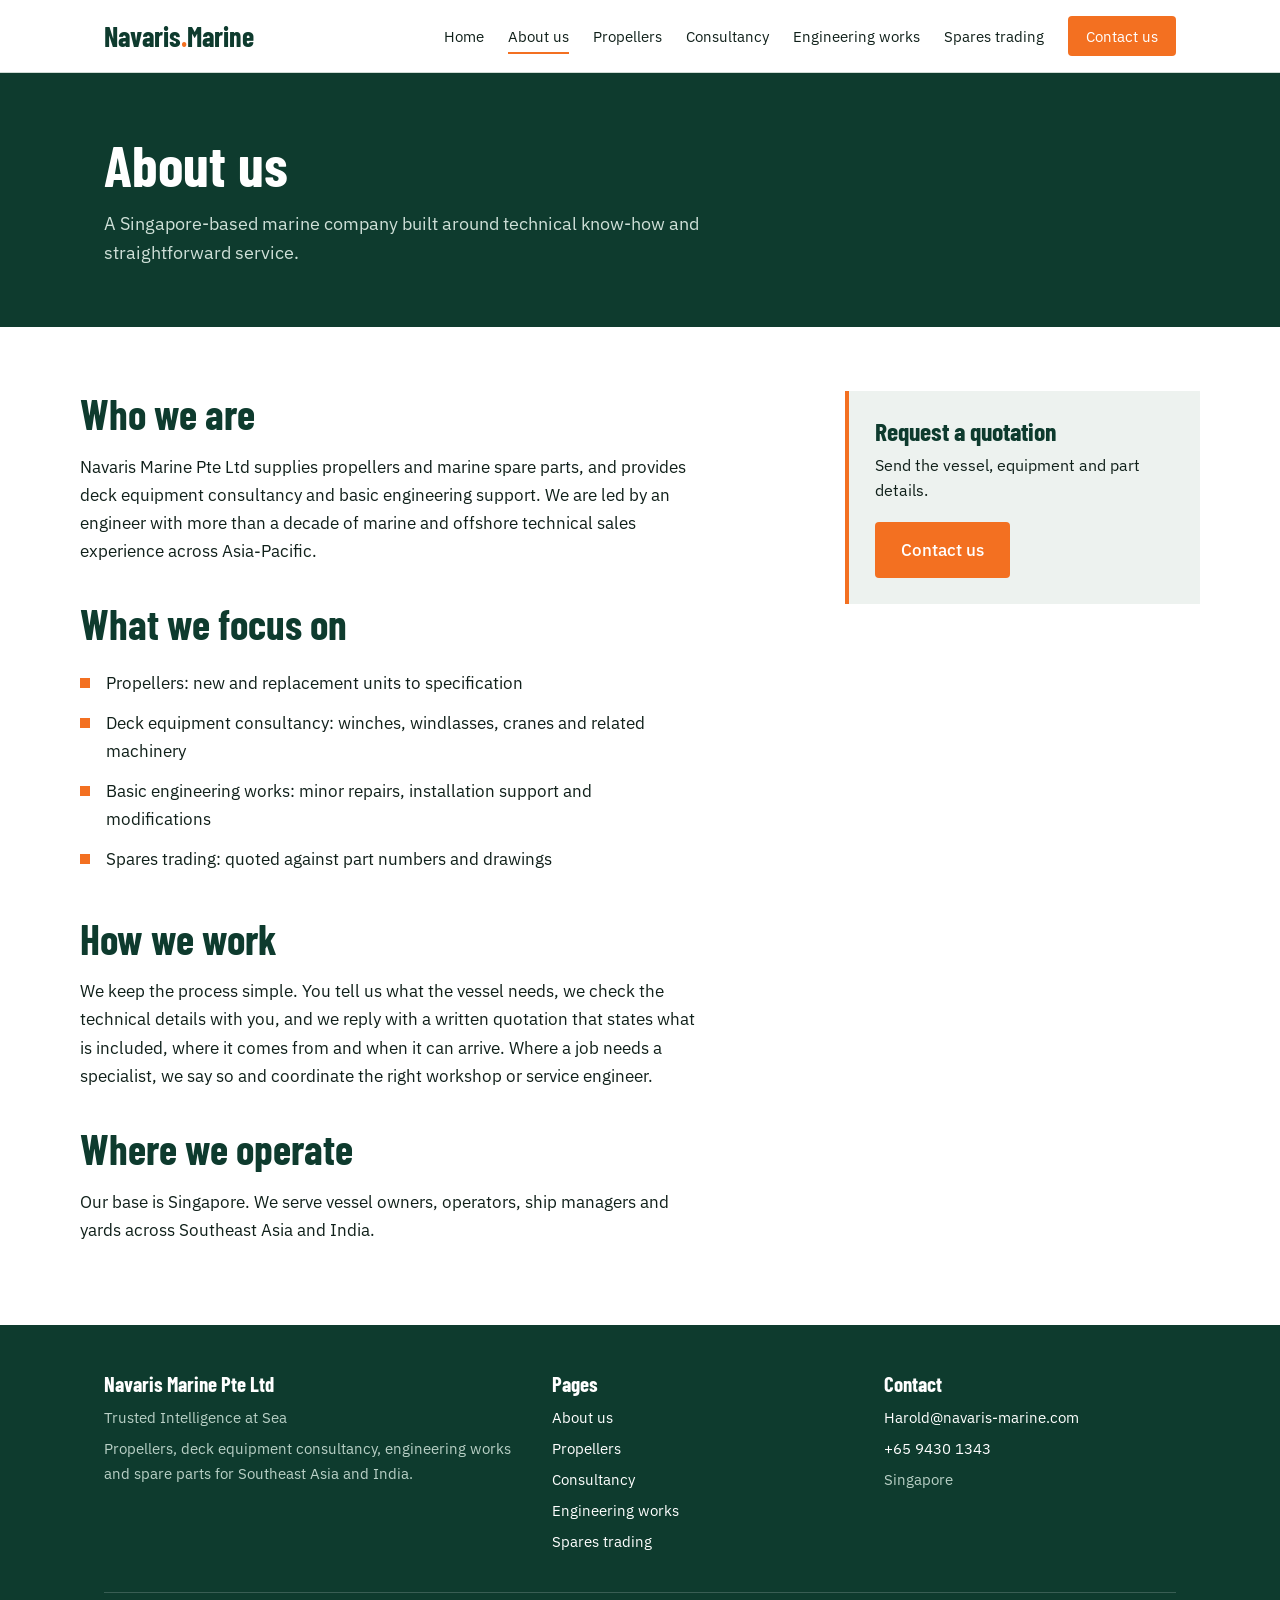
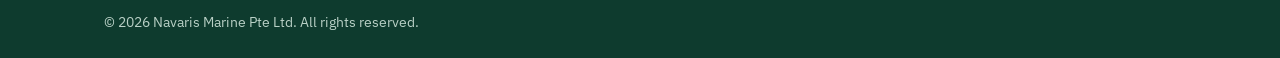
==== about.html @ e13e379e "Add files via upload" ====
<!DOCTYPE html><html lang="en"><head><meta charset="utf-8"><meta name="viewport" content="width=device-width,initial-scale=1">
<title>About us | Navaris Marine Pte Ltd</title><meta name="description" content="Navaris Marine is a Singapore-based marine company supplying propellers and spares and providing deck equipment consultancy."><link rel="icon" href="data:image/svg+xml,<svg xmlns='http://www.w3.org/2000/svg' viewBox='0 0 100 100'><rect width='100' height='100' rx='18' fill='%230E3B2E'/><circle cx='50' cy='50' r='14' fill='%23F37021'/></svg>">
<link rel="preconnect" href="https://fonts.googleapis.com"><link rel="preconnect" href="https://fonts.gstatic.com" crossorigin>
<link href="https://fonts.googleapis.com/css2?family=Barlow+Condensed:wght@600;700&family=IBM+Plex+Sans:wght@400;500&display=swap" rel="stylesheet">
<link rel="stylesheet" href="style.css"></head><body>
<header class="site"><div class="wrap bar"><a class="brand" href="index.html">Navaris<i>.</i>Marine</a>
<button class="burger" aria-expanded="false" aria-label="Menu">Menu</button><nav class="main" aria-label="Main"><a href="index.html">Home</a><a href="about.html" class="on" aria-current="page">About us</a><a href="propellers.html">Propellers</a><a href="consultancy.html">Consultancy</a><a href="engineering.html">Engineering works</a><a href="spares.html">Spares trading</a><a class="cta" href="contact.html">Contact us</a></nav></div></header>
<div class="phero"><div class="wrap"><h1>About us</h1><p>A Singapore-based marine company built around technical know-how and straightforward service.</p></div></div><div class="wrap cols"><div><h2>Who we are</h2><p>Navaris Marine Pte Ltd supplies propellers and marine spare parts, and provides deck equipment consultancy and basic engineering support. We are led by an engineer with more than a decade of marine and offshore technical sales experience across Asia-Pacific.</p><h2>What we focus on</h2><ul class="tick"><li>Propellers: new and replacement units to specification</li><li>Deck equipment consultancy: winches, windlasses, cranes and related machinery</li><li>Basic engineering works: minor repairs, installation support and modifications</li><li>Spares trading: quoted against part numbers and drawings</li></ul><h2>How we work</h2><p>We keep the process simple. You tell us what the vessel needs, we check the technical details with you, and we reply with a written quotation that states what is included, where it comes from and when it can arrive. Where a job needs a specialist, we say so and coordinate the right workshop or service engineer.</p><h2>Where we operate</h2><p>Our base is Singapore. We serve vessel owners, operators, ship managers and yards across Southeast Asia and India.</p></div><aside class="box"><h3>Request a quotation</h3><p>Send the vessel, equipment and part details.</p><a class="btn" href="contact.html">Contact us</a></aside></div>
<footer><div class="wrap"><div class="fg"><div><h3>Navaris Marine Pte Ltd</h3><p>Trusted Intelligence at Sea</p><p>Propellers, deck equipment consultancy, engineering works and spare parts for Southeast Asia and India.</p></div>
<div><h3>Pages</h3><p><a href="about.html">About us</a></p><p><a href="propellers.html">Propellers</a></p><p><a href="consultancy.html">Consultancy</a></p><p><a href="engineering.html">Engineering works</a></p><p><a href="spares.html">Spares trading</a></p></div><div><h3>Contact</h3><p><a href="mailto:harold@navaris-marine.com">Harold@navaris-marine.com</a></p><p><a href="tel:+6594301343">+65 9430 1343</a></p><p>Singapore</p></div></div>
<div class="copy">&copy; <span id="y">2026</span> Navaris Marine Pte Ltd. All rights reserved.</div></div></footer><script src="script.js"></script></body></html>
---- style.css ----
:root{--green:#0E3B2E;--orange:#F37021;--ink:#10201A;--mist:#EDF2EF;--line:#cfdad4;--muted:#4f625a}
*{box-sizing:border-box}html{scroll-behavior:smooth}
body{margin:0;font:17px/1.65 "IBM Plex Sans",system-ui,sans-serif;color:var(--ink);background:#fff}
h1,h2,h3{font-family:"Barlow Condensed","Arial Narrow",sans-serif;line-height:1.08;margin:0;color:var(--green)}
a{color:var(--green)}:focus-visible{outline:3px solid var(--orange);outline-offset:3px}
.wrap{max-width:1120px;margin:0 auto;padding:0 24px}
.site{background:#fff;border-bottom:1px solid var(--line);position:sticky;top:0;z-index:5}
.bar{display:flex;align-items:center;justify-content:space-between;height:72px}
.brand{font:700 1.75rem "Barlow Condensed",sans-serif;color:var(--green);text-decoration:none}.brand i{color:var(--orange);font-style:normal}
.main a{margin-left:24px;text-decoration:none;font-size:.95rem;padding:6px 0;border-bottom:2px solid transparent;color:var(--ink)}
.main a:hover,.main a.on{border-color:var(--orange)}
.main a.cta{background:var(--orange);color:#fff;padding:10px 18px;border-radius:4px;border:0}.main a.cta:hover{background:#d85f14}
.burger{display:none;background:none;border:1px solid var(--green);color:var(--green);padding:8px 14px;border-radius:4px;font:inherit}
.hero{background:var(--green);color:#fff;overflow:hidden}
.hero .wrap{display:grid;grid-template-columns:1.2fr .8fr;gap:32px;align-items:center;padding-top:72px;padding-bottom:88px}
.hero h1{color:#fff;font-size:clamp(2.8rem,6.6vw,5rem);max-width:13ch}
.hero p{color:#cfe0d8;font-size:1.15rem;max-width:46ch;margin:22px 0 30px}
.sonar{width:100%;max-width:430px;justify-self:center}.sonar .bl{transform-origin:100px 100px;animation:sp 50s linear infinite}
@keyframes sp{to{transform:rotate(360deg)}}@media(prefers-reduced-motion:reduce){.sonar .bl{animation:none}}
.btn{display:inline-block;background:var(--orange);color:#fff;padding:14px 26px;border-radius:4px;text-decoration:none;font-weight:500;border:0;font:inherit;font-weight:500;cursor:pointer}.btn:hover{background:#d85f14}
.btn.alt{background:transparent;border:1px solid #fff;margin-left:12px}.btn.alt:hover{background:rgba(255,255,255,.12)}
.phero{background:var(--green);color:#fff;padding:60px 0}.phero h1{color:#fff;font-size:clamp(2.4rem,5vw,3.6rem)}
.phero p{color:#cfe0d8;max-width:58ch;margin:14px 0 0;font-size:1.1rem}
section{padding:72px 0}.band{background:var(--mist)}
h2{font-size:clamp(1.9rem,3.6vw,2.6rem);margin-bottom:12px}.lead{max-width:60ch;color:var(--muted);margin:0 0 36px}
.rows{border-top:2px solid var(--green)}
.row{display:grid;grid-template-columns:1fr 1.5fr auto;gap:28px;padding:26px 0;border-bottom:1px solid var(--line);align-items:center}
.row h3{font-size:1.7rem}.row p{margin:0}.row a.go{font-weight:500;white-space:nowrap}
.steps{display:grid;grid-template-columns:repeat(3,1fr);gap:40px}.steps h3{font-size:1.5rem;margin-bottom:6px}.steps b{font:700 2.6rem "Barlow Condensed";color:var(--orange);display:block;line-height:1}
.why{display:grid;grid-template-columns:repeat(3,1fr);gap:40px}.why div{border-left:3px solid var(--orange);padding-left:20px}.why h3{font-size:1.5rem;margin-bottom:6px}
.cols{display:grid;grid-template-columns:2fr 1fr;gap:56px;padding:64px 0}
.cols h2{margin-top:36px}.cols h2:first-child{margin-top:0}.cols p{max-width:62ch}
ul.tick{padding:0;list-style:none;max-width:62ch}ul.tick li{padding:6px 0 6px 26px;position:relative}
ul.tick li:before{content:"";position:absolute;left:0;top:15px;width:10px;height:10px;background:var(--orange)}
dl.need{max-width:62ch;border-top:1px solid var(--line);margin:0}dl.need dt{font-weight:500;color:var(--green);padding-top:14px}
dl.need dd{margin:2px 0 0;padding-bottom:14px;border-bottom:1px solid var(--line);color:var(--muted)}
.box{background:var(--mist);border-left:4px solid var(--orange);padding:26px;position:sticky;top:96px;align-self:start}
.box h3{font-size:1.6rem;margin-bottom:8px}.box p{margin:0 0 18px;font-size:.97rem}
form{display:grid;gap:18px;max-width:640px}label{font-weight:500;display:block;margin-bottom:4px;color:var(--green)}
input,textarea{width:100%;font:inherit;padding:12px;border:1px solid #8ea39a;border-radius:4px;background:#fff;color:var(--ink)}textarea{min-height:160px;resize:vertical}
.two{display:grid;grid-template-columns:1fr 1fr;gap:18px}.hp{position:absolute;left:-9999px}
.det dt{font-weight:500;color:var(--muted);font-size:.9rem;margin-top:16px}.det dd{margin:2px 0 0;font-size:1.1rem}
footer{background:var(--green);color:#b9d0c6;padding:48px 0 24px;font-size:.95rem}footer a{color:#fff;text-decoration:none}footer a:hover{color:var(--orange)}
.fg{display:grid;grid-template-columns:1.4fr 1fr 1fr;gap:40px}footer h3{color:#fff;font-size:1.3rem;margin-bottom:10px}
footer p{margin:0 0 6px}.copy{border-top:1px solid rgba(255,255,255,.18);margin-top:32px;padding-top:18px;font-size:.85rem}
@media(max-width:820px){.burger{display:block}.main{display:none;position:absolute;left:0;right:0;top:72px;background:#fff;padding:12px 24px 20px;border-bottom:1px solid var(--line)}
.main.open{display:block}.main a{display:block;margin:0;padding:12px 0}.main a.cta{display:inline-block;margin-top:8px}
.hero .wrap,.cols,.row,.steps,.why,.fg,.two{grid-template-columns:1fr}.sonar{max-width:230px;justify-self:start}.box{position:static}.btn.alt{margin:12px 0 0}}
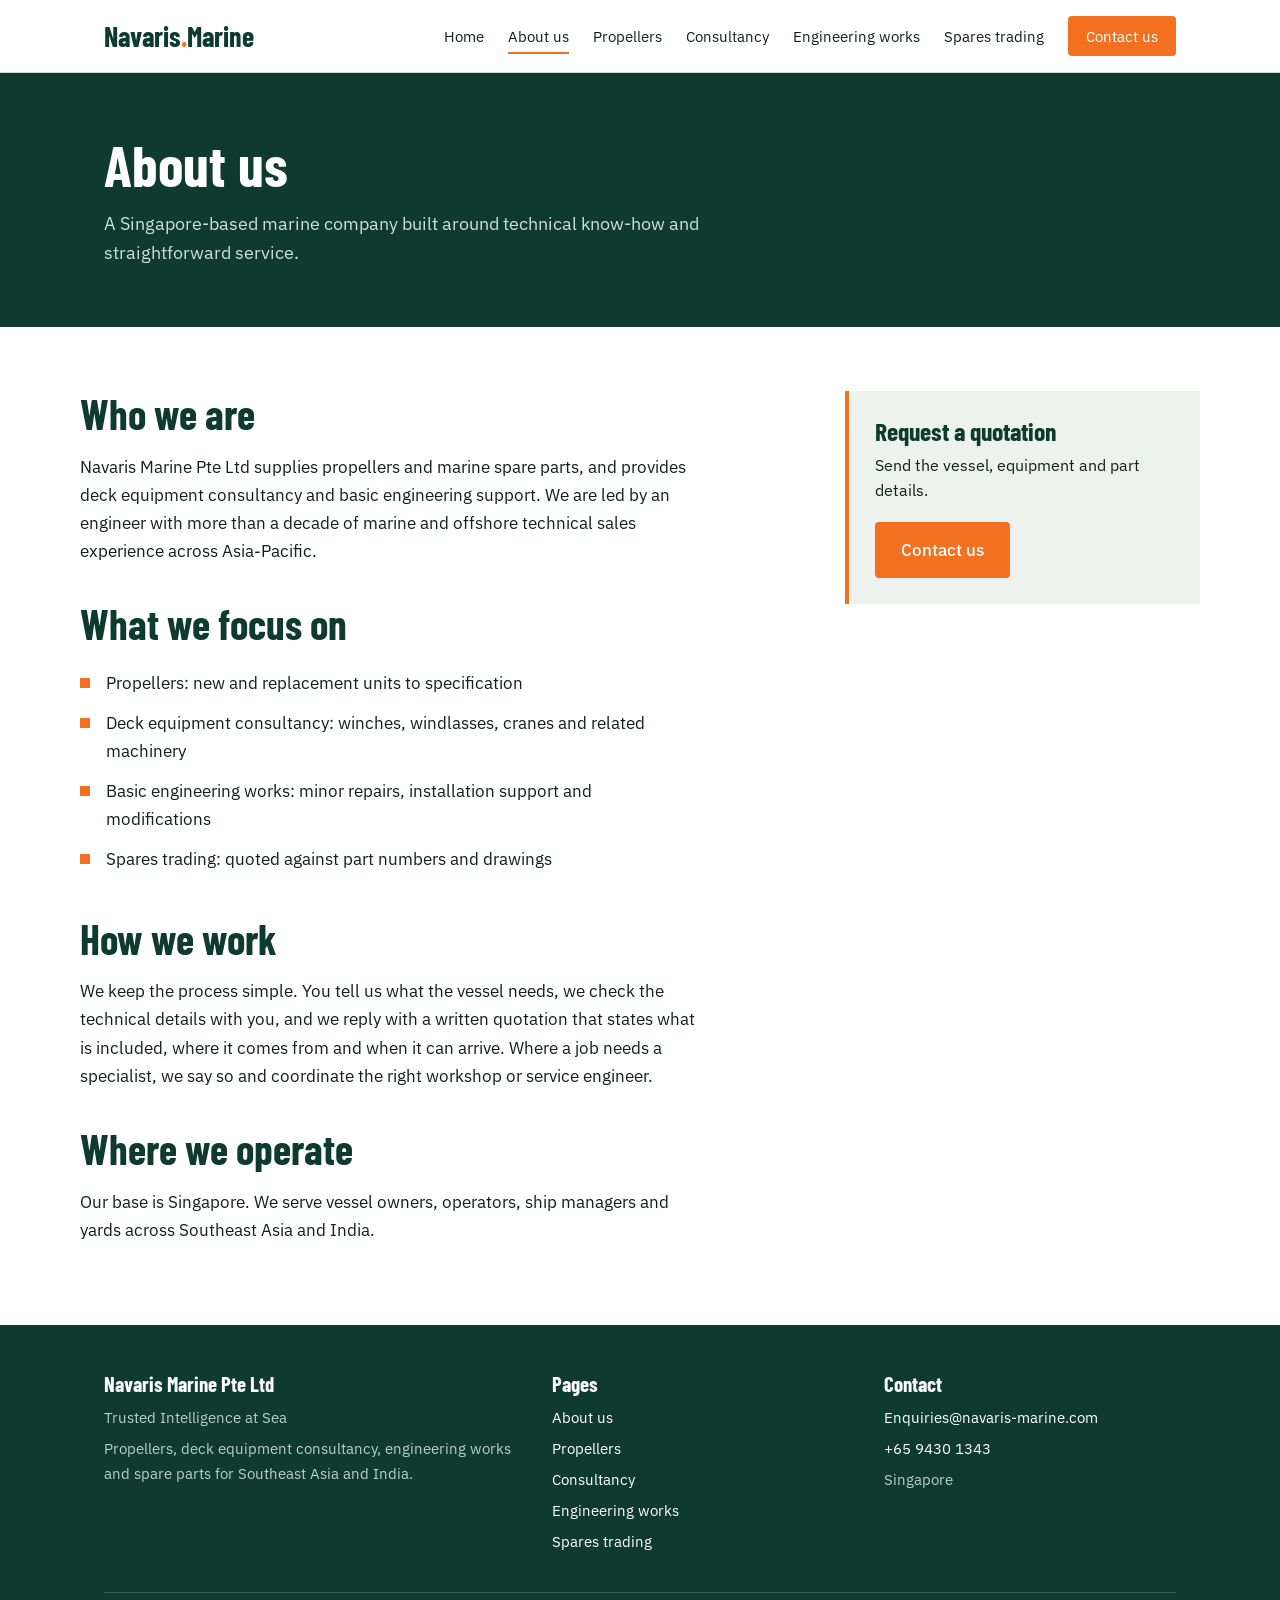
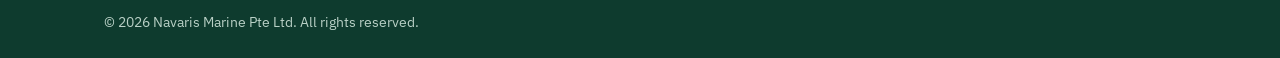
==== commit 81f8743e: "Add files via upload" ====
--- a/about.html
+++ b/about.html
@@ -7,5 +7,5 @@
 <button class="burger" aria-expanded="false" aria-label="Menu">Menu</button><nav class="main" aria-label="Main"><a href="index.html">Home</a><a href="about.html" class="on" aria-current="page">About us</a><a href="propellers.html">Propellers</a><a href="consultancy.html">Consultancy</a><a href="engineering.html">Engineering works</a><a href="spares.html">Spares trading</a><a class="cta" href="contact.html">Contact us</a></nav></div></header>
 <div class="phero"><div class="wrap"><h1>About us</h1><p>A Singapore-based marine company built around technical know-how and straightforward service.</p></div></div><div class="wrap cols"><div><h2>Who we are</h2><p>Navaris Marine Pte Ltd supplies propellers and marine spare parts, and provides deck equipment consultancy and basic engineering support. We are led by an engineer with more than a decade of marine and offshore technical sales experience across Asia-Pacific.</p><h2>What we focus on</h2><ul class="tick"><li>Propellers: new and replacement units to specification</li><li>Deck equipment consultancy: winches, windlasses, cranes and related machinery</li><li>Basic engineering works: minor repairs, installation support and modifications</li><li>Spares trading: quoted against part numbers and drawings</li></ul><h2>How we work</h2><p>We keep the process simple. You tell us what the vessel needs, we check the technical details with you, and we reply with a written quotation that states what is included, where it comes from and when it can arrive. Where a job needs a specialist, we say so and coordinate the right workshop or service engineer.</p><h2>Where we operate</h2><p>Our base is Singapore. We serve vessel owners, operators, ship managers and yards across Southeast Asia and India.</p></div><aside class="box"><h3>Request a quotation</h3><p>Send the vessel, equipment and part details.</p><a class="btn" href="contact.html">Contact us</a></aside></div>
 <footer><div class="wrap"><div class="fg"><div><h3>Navaris Marine Pte Ltd</h3><p>Trusted Intelligence at Sea</p><p>Propellers, deck equipment consultancy, engineering works and spare parts for Southeast Asia and India.</p></div>
-<div><h3>Pages</h3><p><a href="about.html">About us</a></p><p><a href="propellers.html">Propellers</a></p><p><a href="consultancy.html">Consultancy</a></p><p><a href="engineering.html">Engineering works</a></p><p><a href="spares.html">Spares trading</a></p></div><div><h3>Contact</h3><p><a href="mailto:harold@navaris-marine.com">Harold@navaris-marine.com</a></p><p><a href="tel:+6594301343">+65 9430 1343</a></p><p>Singapore</p></div></div>
+<div><h3>Pages</h3><p><a href="about.html">About us</a></p><p><a href="propellers.html">Propellers</a></p><p><a href="consultancy.html">Consultancy</a></p><p><a href="engineering.html">Engineering works</a></p><p><a href="spares.html">Spares trading</a></p></div><div><h3>Contact</h3><p><a href="mailto:enquiries@navaris-marine.com">Enquiries@navaris-marine.com</a></p><p><a href="tel:+6594301343">+65 9430 1343</a></p><p>Singapore</p></div></div>
 <div class="copy">&copy; <span id="y">2026</span> Navaris Marine Pte Ltd. All rights reserved.</div></div></footer><script src="script.js"></script></body></html>
--- a/style.css
+++ b/style.css
@@ -46,3 +46,24 @@
 @media(max-width:820px){.burger{display:block}.main{display:none;position:absolute;left:0;right:0;top:72px;background:#fff;padding:12px 24px 20px;border-bottom:1px solid var(--line)}
 .main.open{display:block}.main a{display:block;margin:0;padding:12px 0}.main a.cta{display:inline-block;margin-top:8px}
 .hero .wrap,.cols,.row,.steps,.why,.fg,.two{grid-template-columns:1fr}.sonar{max-width:230px;justify-self:start}.box{position:static}.btn.alt{margin:12px 0 0}}
+
+.dark{background:var(--green);color:#fff}.dark h2{color:#fff}.dark .lead{color:#cfe0d8}
+.fleet{display:grid;grid-template-columns:repeat(5,1fr);gap:28px}.fleet figure{margin:0}.fleet svg{width:100%;height:auto;color:#cfe0d8}
+.fleet figcaption{border-top:1px solid rgba(255,255,255,.25);padding-top:10px;margin-top:8px;font-size:.92rem;color:#cfe0d8}
+.fleet b{display:block;color:#fff;font:700 1.4rem "Barlow Condensed",sans-serif}
+.gear{display:grid;grid-template-columns:repeat(4,1fr);gap:28px;margin-top:52px}.gear div{display:flex;gap:14px;align-items:center}.gear svg{width:46px;height:46px;color:var(--orange);flex:none}
+@media(max-width:820px){.fleet,.gear{grid-template-columns:repeat(2,1fr)}}
+
+.ptypes{display:grid;grid-template-columns:1fr 1fr;gap:28px;margin:20px 0 8px}.ptypes figure{margin:0}
+.ptypes img{width:100%;height:auto;display:block;background:#e6e6e6}
+.ptypes figcaption{border-top:2px solid var(--green);margin-top:10px;padding-top:10px;font-size:.95rem;color:var(--muted)}
+.ptypes b{display:block;font:700 1.35rem "Barlow Condensed",sans-serif;color:var(--green)}
+@media(max-width:820px){.ptypes{grid-template-columns:1fr}}
+
+.ptypes img{aspect-ratio:16/9;object-fit:cover;object-position:center}
+
+.shots{display:grid;grid-template-columns:1fr 1fr;gap:24px;margin:20px 0 8px}.shots figure{margin:0}
+.shots img{width:100%;height:auto;aspect-ratio:4/3;object-fit:cover;display:block;background:#e6e6e6}
+.shots figcaption{border-top:2px solid var(--green);margin-top:10px;padding-top:10px;font-size:.95rem;color:var(--muted)}
+.shots b{display:block;font:700 1.35rem "Barlow Condensed",sans-serif;color:var(--green)}
+@media(max-width:820px){.shots{grid-template-columns:1fr}}
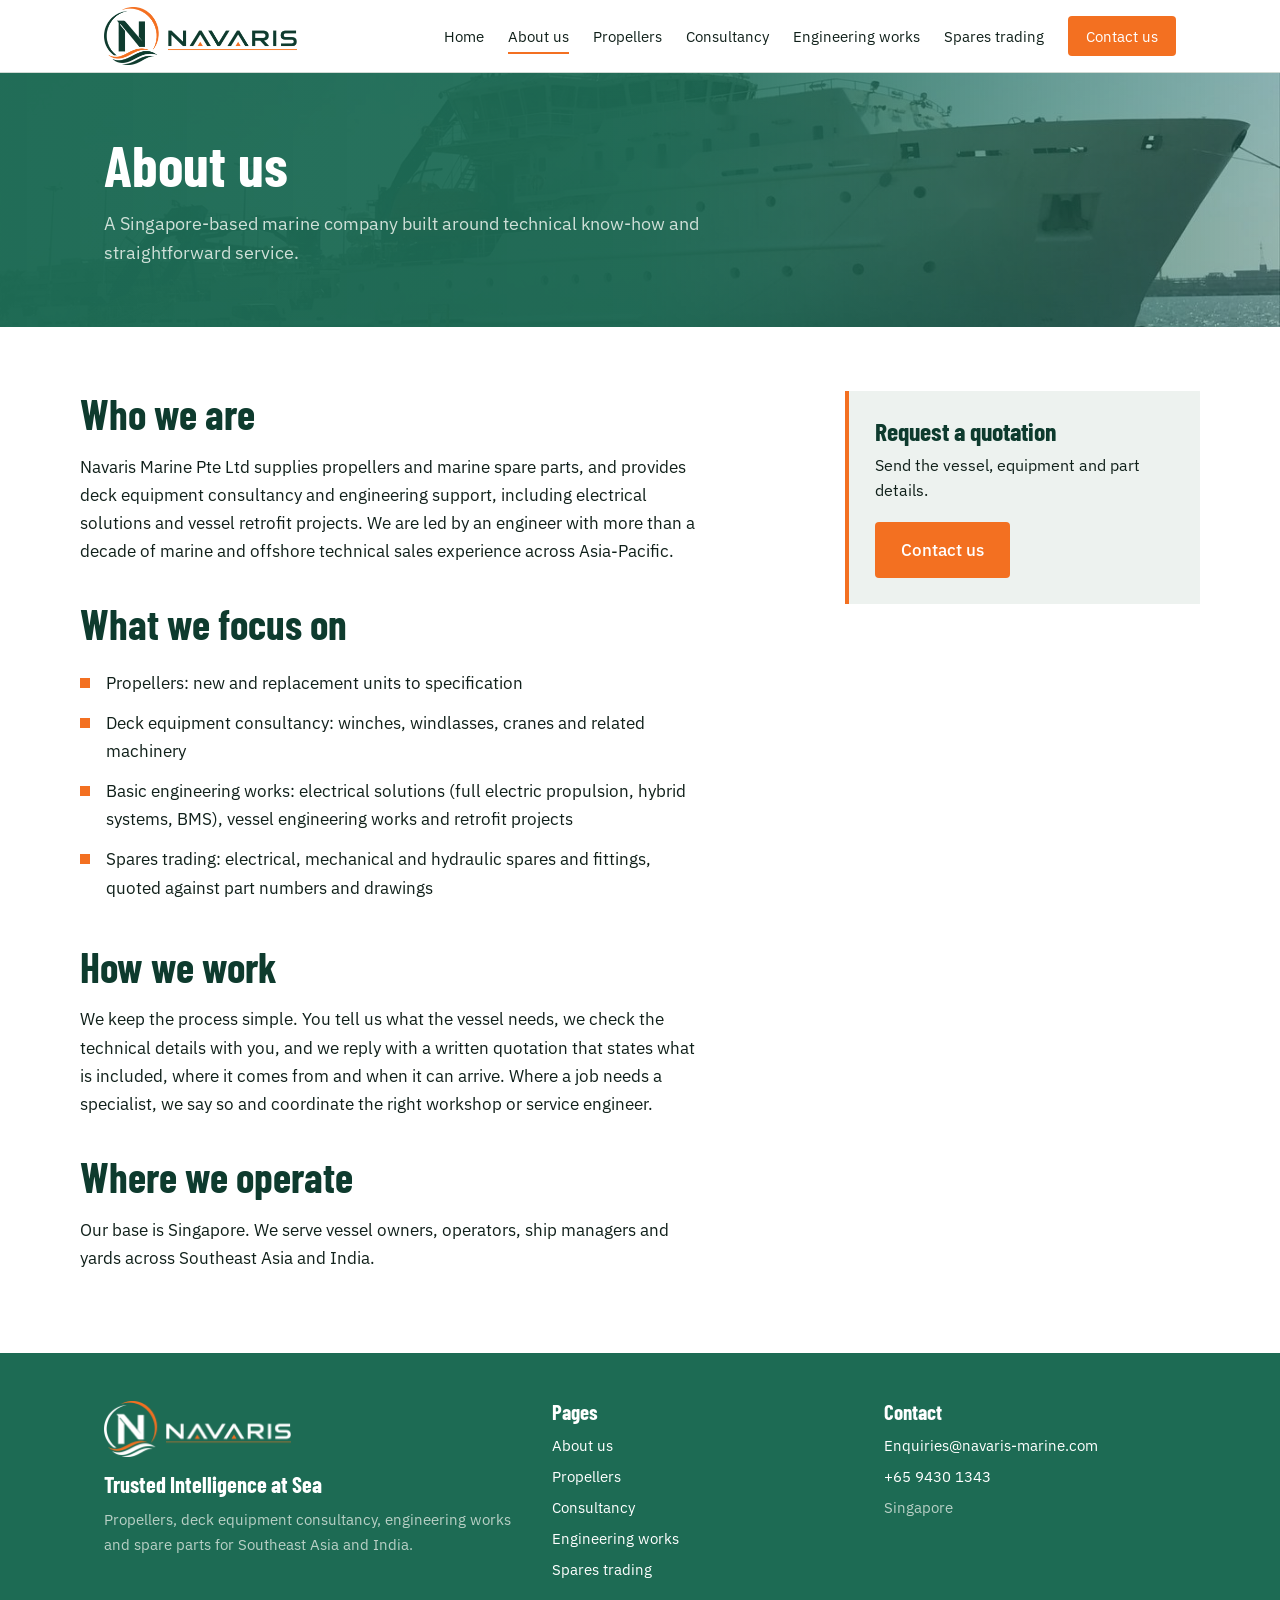
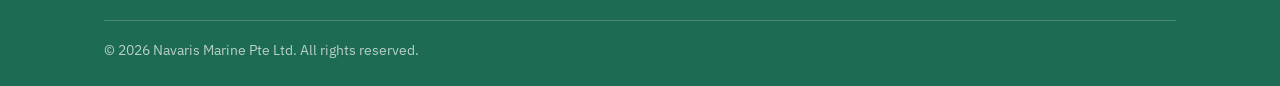
==== commit ef0d9489: "Add files via upload" ====
--- a/about.html
+++ b/about.html
@@ -1,11 +1,11 @@
 <!DOCTYPE html><html lang="en"><head><meta charset="utf-8"><meta name="viewport" content="width=device-width,initial-scale=1">
-<title>About us | Navaris Marine Pte Ltd</title><meta name="description" content="Navaris Marine is a Singapore-based marine company supplying propellers and spares and providing deck equipment consultancy."><link rel="icon" href="data:image/svg+xml,<svg xmlns='http://www.w3.org/2000/svg' viewBox='0 0 100 100'><rect width='100' height='100' rx='18' fill='%230E3B2E'/><circle cx='50' cy='50' r='14' fill='%23F37021'/></svg>">
+<title>About us | Navaris Marine Pte Ltd</title><meta name="description" content="Navaris Marine is a Singapore-based marine company supplying propellers and spares and providing deck equipment consultancy and engineering support."><link rel="icon" type="image/png" href="favicon.png">
 <link rel="preconnect" href="https://fonts.googleapis.com"><link rel="preconnect" href="https://fonts.gstatic.com" crossorigin>
 <link href="https://fonts.googleapis.com/css2?family=Barlow+Condensed:wght@600;700&family=IBM+Plex+Sans:wght@400;500&display=swap" rel="stylesheet">
 <link rel="stylesheet" href="style.css"></head><body>
-<header class="site"><div class="wrap bar"><a class="brand" href="index.html">Navaris<i>.</i>Marine</a>
+<header class="site"><div class="wrap bar"><a class="brand" href="index.html" aria-label="Navaris Marine home"><img src="logo-horizontal.png" alt="Navaris Marine" width="193" height="58"></a>
 <button class="burger" aria-expanded="false" aria-label="Menu">Menu</button><nav class="main" aria-label="Main"><a href="index.html">Home</a><a href="about.html" class="on" aria-current="page">About us</a><a href="propellers.html">Propellers</a><a href="consultancy.html">Consultancy</a><a href="engineering.html">Engineering works</a><a href="spares.html">Spares trading</a><a class="cta" href="contact.html">Contact us</a></nav></div></header>
-<div class="phero"><div class="wrap"><h1>About us</h1><p>A Singapore-based marine company built around technical know-how and straightforward service.</p></div></div><div class="wrap cols"><div><h2>Who we are</h2><p>Navaris Marine Pte Ltd supplies propellers and marine spare parts, and provides deck equipment consultancy and basic engineering support. We are led by an engineer with more than a decade of marine and offshore technical sales experience across Asia-Pacific.</p><h2>What we focus on</h2><ul class="tick"><li>Propellers: new and replacement units to specification</li><li>Deck equipment consultancy: winches, windlasses, cranes and related machinery</li><li>Basic engineering works: minor repairs, installation support and modifications</li><li>Spares trading: quoted against part numbers and drawings</li></ul><h2>How we work</h2><p>We keep the process simple. You tell us what the vessel needs, we check the technical details with you, and we reply with a written quotation that states what is included, where it comes from and when it can arrive. Where a job needs a specialist, we say so and coordinate the right workshop or service engineer.</p><h2>Where we operate</h2><p>Our base is Singapore. We serve vessel owners, operators, ship managers and yards across Southeast Asia and India.</p></div><aside class="box"><h3>Request a quotation</h3><p>Send the vessel, equipment and part details.</p><a class="btn" href="contact.html">Contact us</a></aside></div>
-<footer><div class="wrap"><div class="fg"><div><h3>Navaris Marine Pte Ltd</h3><p>Trusted Intelligence at Sea</p><p>Propellers, deck equipment consultancy, engineering works and spare parts for Southeast Asia and India.</p></div>
+<div class="phero"><div class="wrap"><h1>About us</h1><p>A Singapore-based marine company built around technical know-how and straightforward service.</p></div></div><div class="wrap cols"><div><h2>Who we are</h2><p>Navaris Marine Pte Ltd supplies propellers and marine spare parts, and provides deck equipment consultancy and engineering support, including electrical solutions and vessel retrofit projects. We are led by an engineer with more than a decade of marine and offshore technical sales experience across Asia-Pacific.</p><h2>What we focus on</h2><ul class="tick"><li>Propellers: new and replacement units to specification</li><li>Deck equipment consultancy: winches, windlasses, cranes and related machinery</li><li>Basic engineering works: electrical solutions (full electric propulsion, hybrid systems, BMS), vessel engineering works and retrofit projects</li><li>Spares trading: electrical, mechanical and hydraulic spares and fittings, quoted against part numbers and drawings</li></ul><h2>How we work</h2><p>We keep the process simple. You tell us what the vessel needs, we check the technical details with you, and we reply with a written quotation that states what is included, where it comes from and when it can arrive. Where a job needs a specialist, we say so and coordinate the right workshop or service engineer.</p><h2>Where we operate</h2><p>Our base is Singapore. We serve vessel owners, operators, ship managers and yards across Southeast Asia and India.</p></div><aside class="box"><h3>Request a quotation</h3><p>Send the vessel, equipment and part details.</p><a class="btn" href="contact.html">Contact us</a></aside></div>
+<footer><div class="wrap"><div class="fg"><div><img class="flogo" src="logo-horizontal-white.png" alt="Navaris Marine" width="160" height="48"><p class="ftag">Trusted Intelligence at Sea</p><p>Propellers, deck equipment consultancy, engineering works and spare parts for Southeast Asia and India.</p></div>
 <div><h3>Pages</h3><p><a href="about.html">About us</a></p><p><a href="propellers.html">Propellers</a></p><p><a href="consultancy.html">Consultancy</a></p><p><a href="engineering.html">Engineering works</a></p><p><a href="spares.html">Spares trading</a></p></div><div><h3>Contact</h3><p><a href="mailto:enquiries@navaris-marine.com">Enquiries@navaris-marine.com</a></p><p><a href="tel:+6594301343">+65 9430 1343</a></p><p>Singapore</p></div></div>
 <div class="copy">&copy; <span id="y">2026</span> Navaris Marine Pte Ltd. All rights reserved.</div></div></footer><script src="script.js"></script></body></html>
--- a/style.css
+++ b/style.css
@@ -1,4 +1,4 @@
-:root{--green:#0E3B2E;--orange:#F37021;--ink:#10201A;--mist:#EDF2EF;--line:#cfdad4;--muted:#4f625a}
+:root{--green:#0E3B2E;--band:#1D6B54;--orange:#F37021;--ink:#10201A;--mist:#EDF2EF;--line:#cfdad4;--muted:#4f625a}
 *{box-sizing:border-box}html{scroll-behavior:smooth}
 body{margin:0;font:17px/1.65 "IBM Plex Sans",system-ui,sans-serif;color:var(--ink);background:#fff}
 h1,h2,h3{font-family:"Barlow Condensed","Arial Narrow",sans-serif;line-height:1.08;margin:0;color:var(--green)}
@@ -11,7 +11,7 @@
 .main a:hover,.main a.on{border-color:var(--orange)}
 .main a.cta{background:var(--orange);color:#fff;padding:10px 18px;border-radius:4px;border:0}.main a.cta:hover{background:#d85f14}
 .burger{display:none;background:none;border:1px solid var(--green);color:var(--green);padding:8px 14px;border-radius:4px;font:inherit}
-.hero{background:var(--green);color:#fff;overflow:hidden}
+.hero{background:linear-gradient(90deg,rgba(29,107,84,.97) 0%,rgba(29,107,84,.92) 45%,rgba(29,107,84,.4) 85%,rgba(29,107,84,.2) 100%),url(vessel-bg.jpg) center 35%/cover var(--band);color:#fff;overflow:hidden}
 .hero .wrap{display:grid;grid-template-columns:1.2fr .8fr;gap:32px;align-items:center;padding-top:72px;padding-bottom:88px}
 .hero h1{color:#fff;font-size:clamp(2.8rem,6.6vw,5rem);max-width:13ch}
 .hero p{color:#cfe0d8;font-size:1.15rem;max-width:46ch;margin:22px 0 30px}
@@ -19,7 +19,7 @@
 @keyframes sp{to{transform:rotate(360deg)}}@media(prefers-reduced-motion:reduce){.sonar .bl{animation:none}}
 .btn{display:inline-block;background:var(--orange);color:#fff;padding:14px 26px;border-radius:4px;text-decoration:none;font-weight:500;border:0;font:inherit;font-weight:500;cursor:pointer}.btn:hover{background:#d85f14}
 .btn.alt{background:transparent;border:1px solid #fff;margin-left:12px}.btn.alt:hover{background:rgba(255,255,255,.12)}
-.phero{background:var(--green);color:#fff;padding:60px 0}.phero h1{color:#fff;font-size:clamp(2.4rem,5vw,3.6rem)}
+.phero{background:linear-gradient(90deg,rgba(29,107,84,.97) 0%,rgba(29,107,84,.92) 50%,rgba(29,107,84,.4) 100%),url(vessel-bg.jpg) center 40%/cover var(--band);color:#fff;padding:60px 0}.phero h1{color:#fff;font-size:clamp(2.4rem,5vw,3.6rem)}
 .phero p{color:#cfe0d8;max-width:58ch;margin:14px 0 0;font-size:1.1rem}
 section{padding:72px 0}.band{background:var(--mist)}
 h2{font-size:clamp(1.9rem,3.6vw,2.6rem);margin-bottom:12px}.lead{max-width:60ch;color:var(--muted);margin:0 0 36px}
@@ -40,14 +40,14 @@
 input,textarea{width:100%;font:inherit;padding:12px;border:1px solid #8ea39a;border-radius:4px;background:#fff;color:var(--ink)}textarea{min-height:160px;resize:vertical}
 .two{display:grid;grid-template-columns:1fr 1fr;gap:18px}.hp{position:absolute;left:-9999px}
 .det dt{font-weight:500;color:var(--muted);font-size:.9rem;margin-top:16px}.det dd{margin:2px 0 0;font-size:1.1rem}
-footer{background:var(--green);color:#b9d0c6;padding:48px 0 24px;font-size:.95rem}footer a{color:#fff;text-decoration:none}footer a:hover{color:var(--orange)}
+footer{background:var(--band);color:#b9d0c6;padding:48px 0 24px;font-size:.95rem}footer a{color:#fff;text-decoration:none}footer a:hover{color:var(--orange)}
 .fg{display:grid;grid-template-columns:1.4fr 1fr 1fr;gap:40px}footer h3{color:#fff;font-size:1.3rem;margin-bottom:10px}
 footer p{margin:0 0 6px}.copy{border-top:1px solid rgba(255,255,255,.18);margin-top:32px;padding-top:18px;font-size:.85rem}
 @media(max-width:820px){.burger{display:block}.main{display:none;position:absolute;left:0;right:0;top:72px;background:#fff;padding:12px 24px 20px;border-bottom:1px solid var(--line)}
 .main.open{display:block}.main a{display:block;margin:0;padding:12px 0}.main a.cta{display:inline-block;margin-top:8px}
 .hero .wrap,.cols,.row,.steps,.why,.fg,.two{grid-template-columns:1fr}.sonar{max-width:230px;justify-self:start}.box{position:static}.btn.alt{margin:12px 0 0}}
 
-.dark{background:var(--green);color:#fff}.dark h2{color:#fff}.dark .lead{color:#cfe0d8}
+.dark{background:var(--band);color:#fff}.dark h2{color:#fff}.dark .lead{color:#cfe0d8}
 .fleet{display:grid;grid-template-columns:repeat(5,1fr);gap:28px}.fleet figure{margin:0}.fleet svg{width:100%;height:auto;color:#cfe0d8}
 .fleet figcaption{border-top:1px solid rgba(255,255,255,.25);padding-top:10px;margin-top:8px;font-size:.92rem;color:#cfe0d8}
 .fleet b{display:block;color:#fff;font:700 1.4rem "Barlow Condensed",sans-serif}
@@ -67,3 +67,10 @@
 .shots figcaption{border-top:2px solid var(--green);margin-top:10px;padding-top:10px;font-size:.95rem;color:var(--muted)}
 .shots b{display:block;font:700 1.35rem "Barlow Condensed",sans-serif;color:var(--green)}
 @media(max-width:820px){.shots{grid-template-columns:1fr}}
+
+.brand img{display:block;height:58px;width:auto}
+.flogo{display:block;height:48px;width:auto;margin-bottom:14px}
+
+.draws{display:grid;grid-template-columns:1fr 1fr;gap:16px;margin:0 0 40px;max-width:760px}.draws img{display:block;width:100%;aspect-ratio:4/5;object-fit:contain;background:#fff;border:1px solid var(--line)}.draws figcaption{border-top:2px solid var(--green);margin-top:10px;padding-top:10px;font-size:.95rem;color:var(--muted)}.draws figure{margin:0}@media(max-width:700px){.draws{grid-template-columns:1fr}}
+
+.flogo{height:56px}.ftag{font:700 1.4rem "Barlow Condensed",sans-serif;color:#fff;margin:0 0 10px}
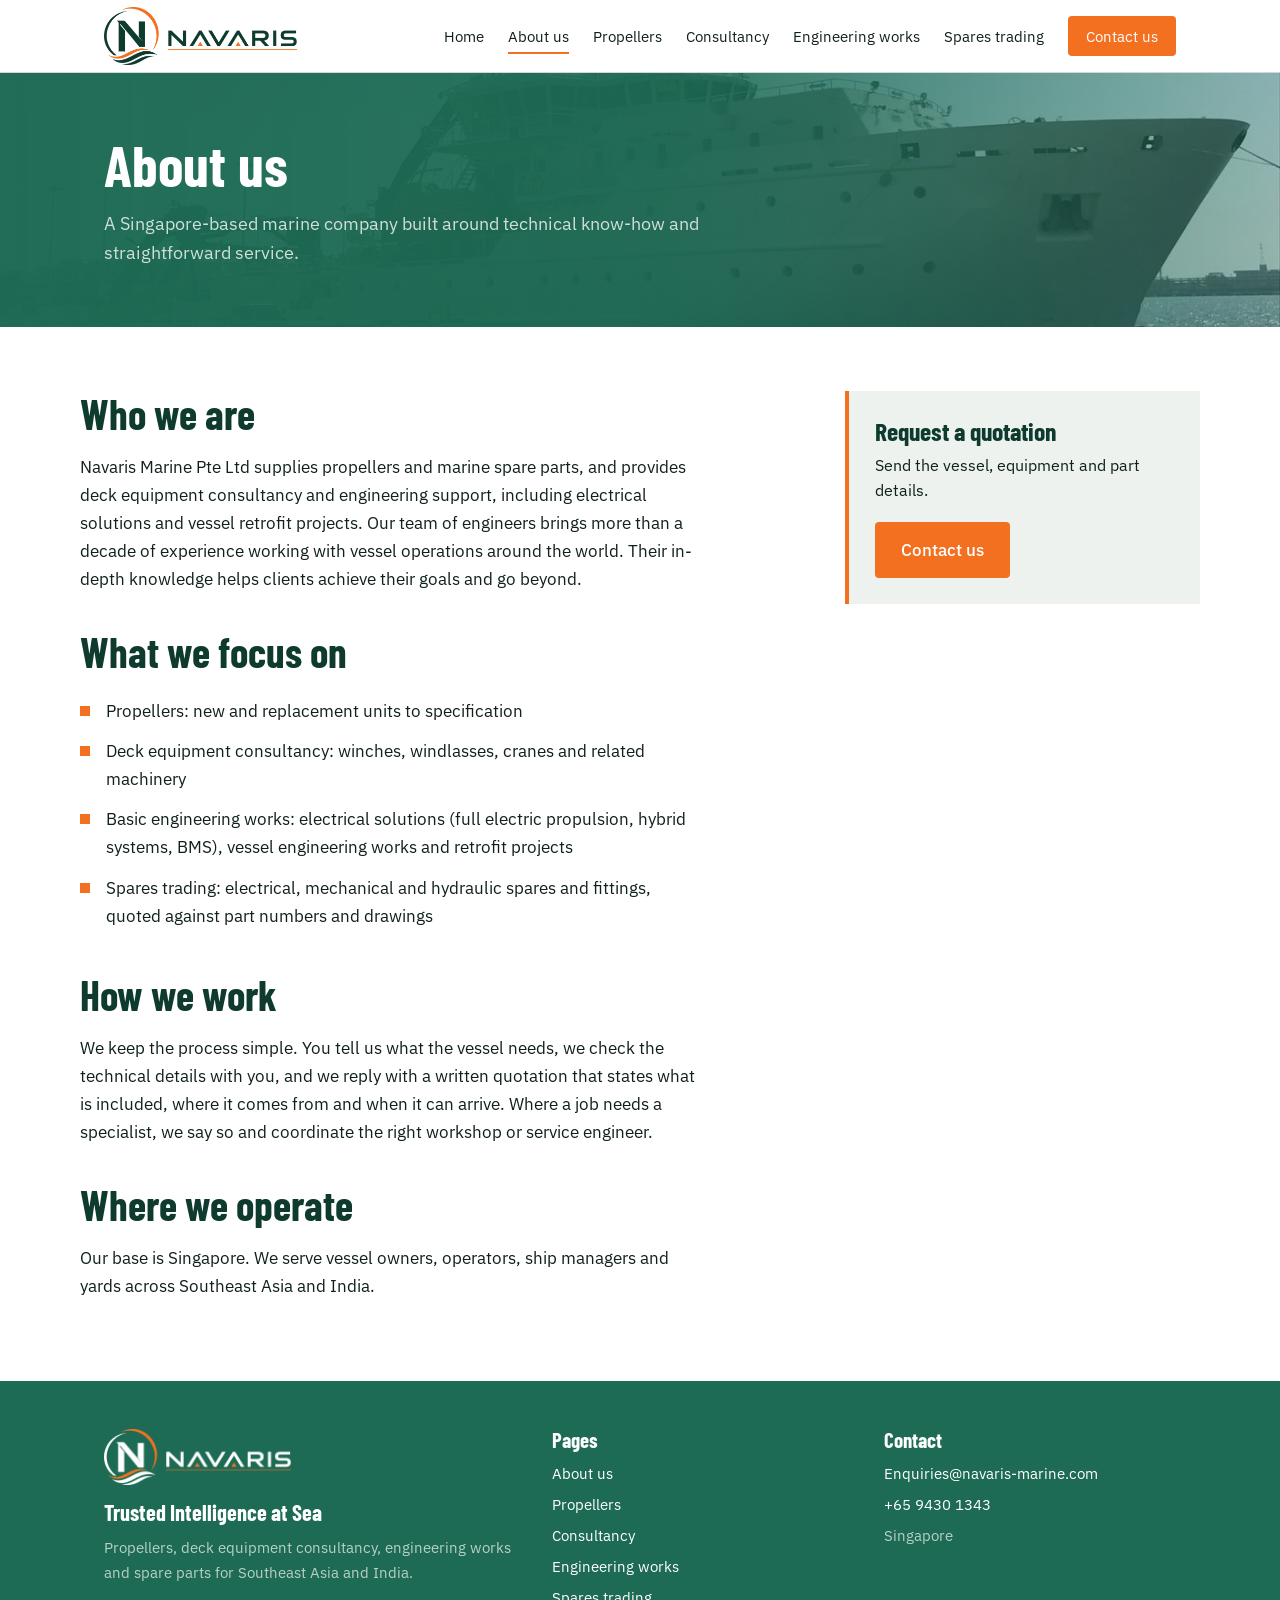
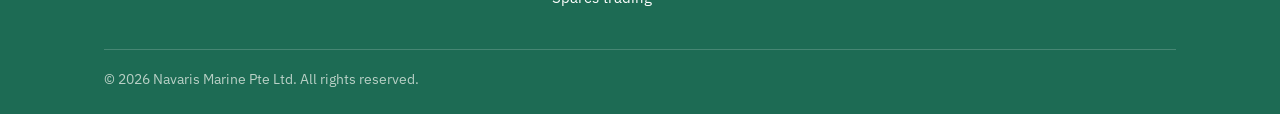
==== commit fe9c672a: "Add files via upload" ====
--- a/about.html
+++ b/about.html
@@ -5,7 +5,7 @@
 <link rel="stylesheet" href="style.css"></head><body>
 <header class="site"><div class="wrap bar"><a class="brand" href="index.html" aria-label="Navaris Marine home"><img src="logo-horizontal.png" alt="Navaris Marine" width="193" height="58"></a>
 <button class="burger" aria-expanded="false" aria-label="Menu">Menu</button><nav class="main" aria-label="Main"><a href="index.html">Home</a><a href="about.html" class="on" aria-current="page">About us</a><a href="propellers.html">Propellers</a><a href="consultancy.html">Consultancy</a><a href="engineering.html">Engineering works</a><a href="spares.html">Spares trading</a><a class="cta" href="contact.html">Contact us</a></nav></div></header>
-<div class="phero"><div class="wrap"><h1>About us</h1><p>A Singapore-based marine company built around technical know-how and straightforward service.</p></div></div><div class="wrap cols"><div><h2>Who we are</h2><p>Navaris Marine Pte Ltd supplies propellers and marine spare parts, and provides deck equipment consultancy and engineering support, including electrical solutions and vessel retrofit projects. We are led by an engineer with more than a decade of marine and offshore technical sales experience across Asia-Pacific.</p><h2>What we focus on</h2><ul class="tick"><li>Propellers: new and replacement units to specification</li><li>Deck equipment consultancy: winches, windlasses, cranes and related machinery</li><li>Basic engineering works: electrical solutions (full electric propulsion, hybrid systems, BMS), vessel engineering works and retrofit projects</li><li>Spares trading: electrical, mechanical and hydraulic spares and fittings, quoted against part numbers and drawings</li></ul><h2>How we work</h2><p>We keep the process simple. You tell us what the vessel needs, we check the technical details with you, and we reply with a written quotation that states what is included, where it comes from and when it can arrive. Where a job needs a specialist, we say so and coordinate the right workshop or service engineer.</p><h2>Where we operate</h2><p>Our base is Singapore. We serve vessel owners, operators, ship managers and yards across Southeast Asia and India.</p></div><aside class="box"><h3>Request a quotation</h3><p>Send the vessel, equipment and part details.</p><a class="btn" href="contact.html">Contact us</a></aside></div>
+<div class="phero"><div class="wrap"><h1>About us</h1><p>A Singapore-based marine company built around technical know-how and straightforward service.</p></div></div><div class="wrap cols"><div><h2>Who we are</h2><p>Navaris Marine Pte Ltd supplies propellers and marine spare parts, and provides deck equipment consultancy and engineering support, including electrical solutions and vessel retrofit projects. Our team of engineers brings more than a decade of experience working with vessel operations around the world. Their in-depth knowledge helps clients achieve their goals and go beyond.</p><h2>What we focus on</h2><ul class="tick"><li>Propellers: new and replacement units to specification</li><li>Deck equipment consultancy: winches, windlasses, cranes and related machinery</li><li>Basic engineering works: electrical solutions (full electric propulsion, hybrid systems, BMS), vessel engineering works and retrofit projects</li><li>Spares trading: electrical, mechanical and hydraulic spares and fittings, quoted against part numbers and drawings</li></ul><h2>How we work</h2><p>We keep the process simple. You tell us what the vessel needs, we check the technical details with you, and we reply with a written quotation that states what is included, where it comes from and when it can arrive. Where a job needs a specialist, we say so and coordinate the right workshop or service engineer.</p><h2>Where we operate</h2><p>Our base is Singapore. We serve vessel owners, operators, ship managers and yards across Southeast Asia and India.</p></div><aside class="box"><h3>Request a quotation</h3><p>Send the vessel, equipment and part details.</p><a class="btn" href="contact.html">Contact us</a></aside></div>
 <footer><div class="wrap"><div class="fg"><div><img class="flogo" src="logo-horizontal-white.png" alt="Navaris Marine" width="160" height="48"><p class="ftag">Trusted Intelligence at Sea</p><p>Propellers, deck equipment consultancy, engineering works and spare parts for Southeast Asia and India.</p></div>
 <div><h3>Pages</h3><p><a href="about.html">About us</a></p><p><a href="propellers.html">Propellers</a></p><p><a href="consultancy.html">Consultancy</a></p><p><a href="engineering.html">Engineering works</a></p><p><a href="spares.html">Spares trading</a></p></div><div><h3>Contact</h3><p><a href="mailto:enquiries@navaris-marine.com">Enquiries@navaris-marine.com</a></p><p><a href="tel:+6594301343">+65 9430 1343</a></p><p>Singapore</p></div></div>
 <div class="copy">&copy; <span id="y">2026</span> Navaris Marine Pte Ltd. All rights reserved.</div></div></footer><script src="script.js"></script></body></html>
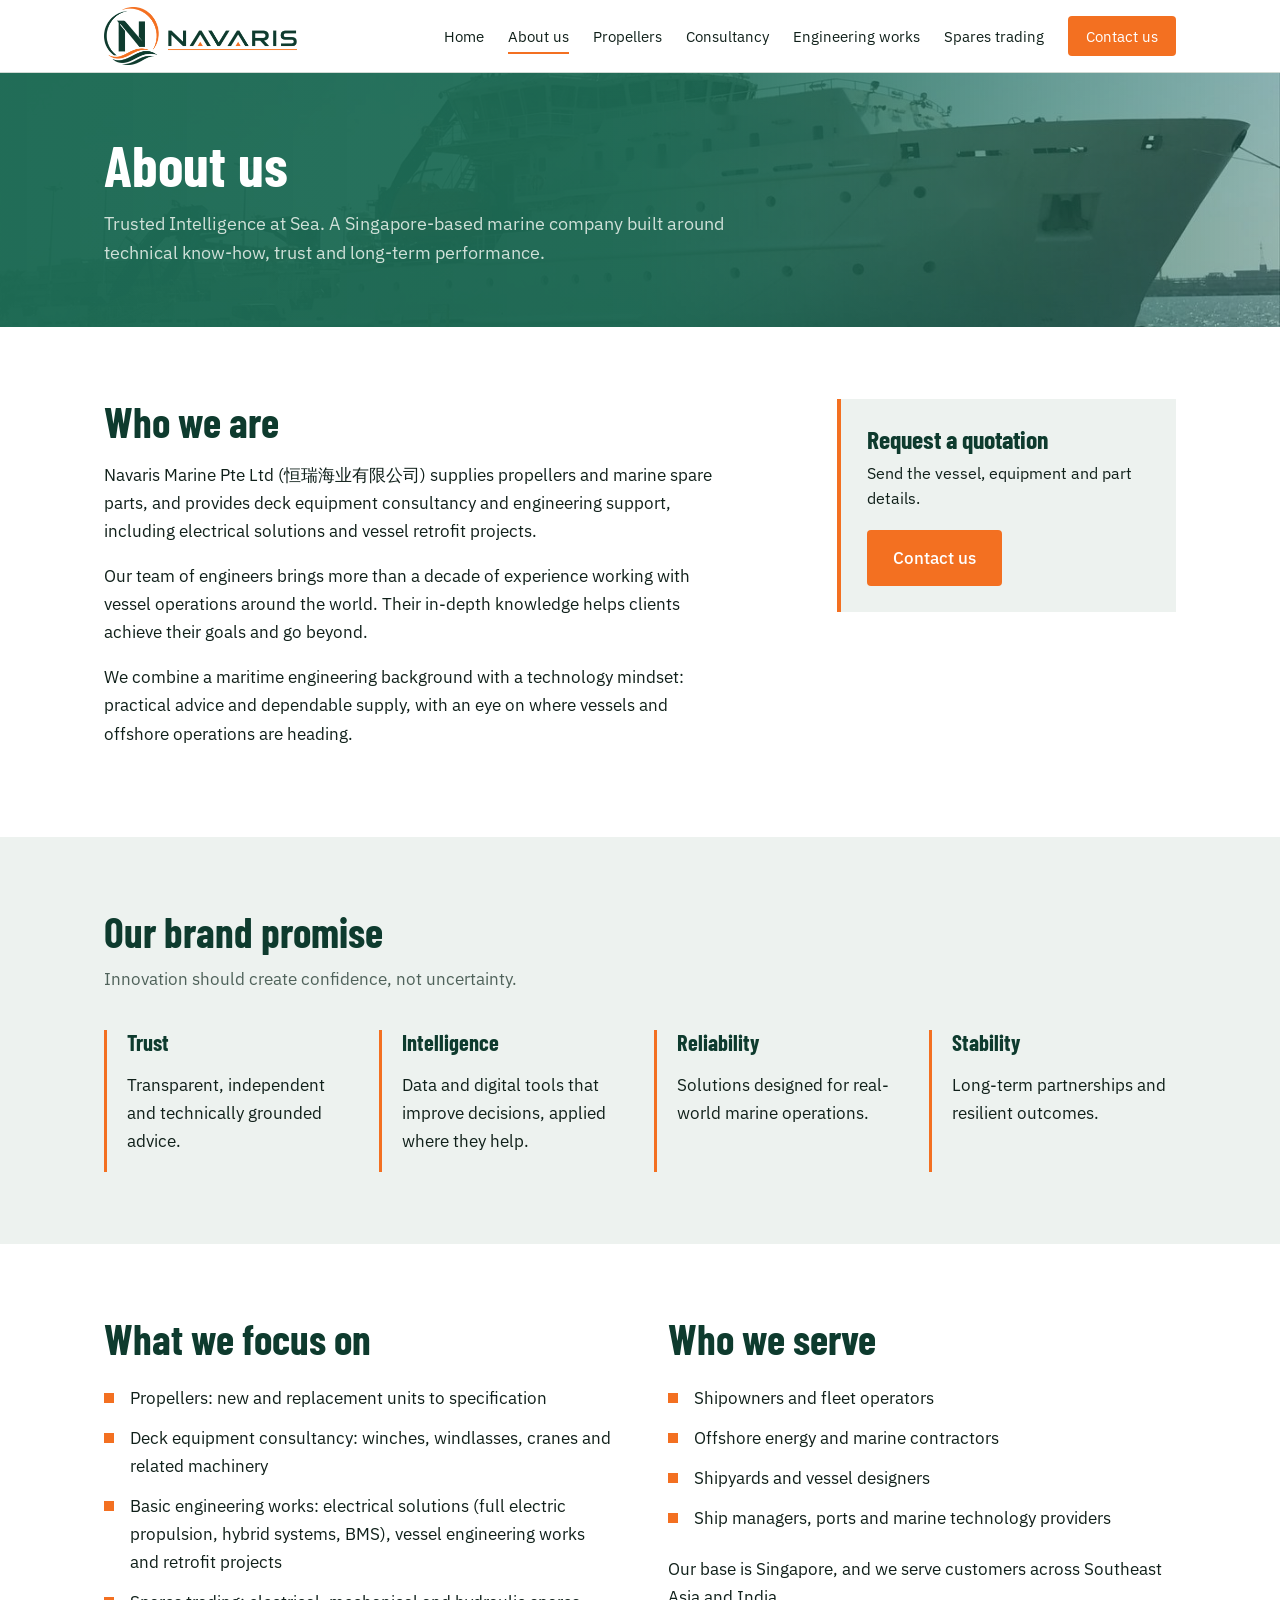
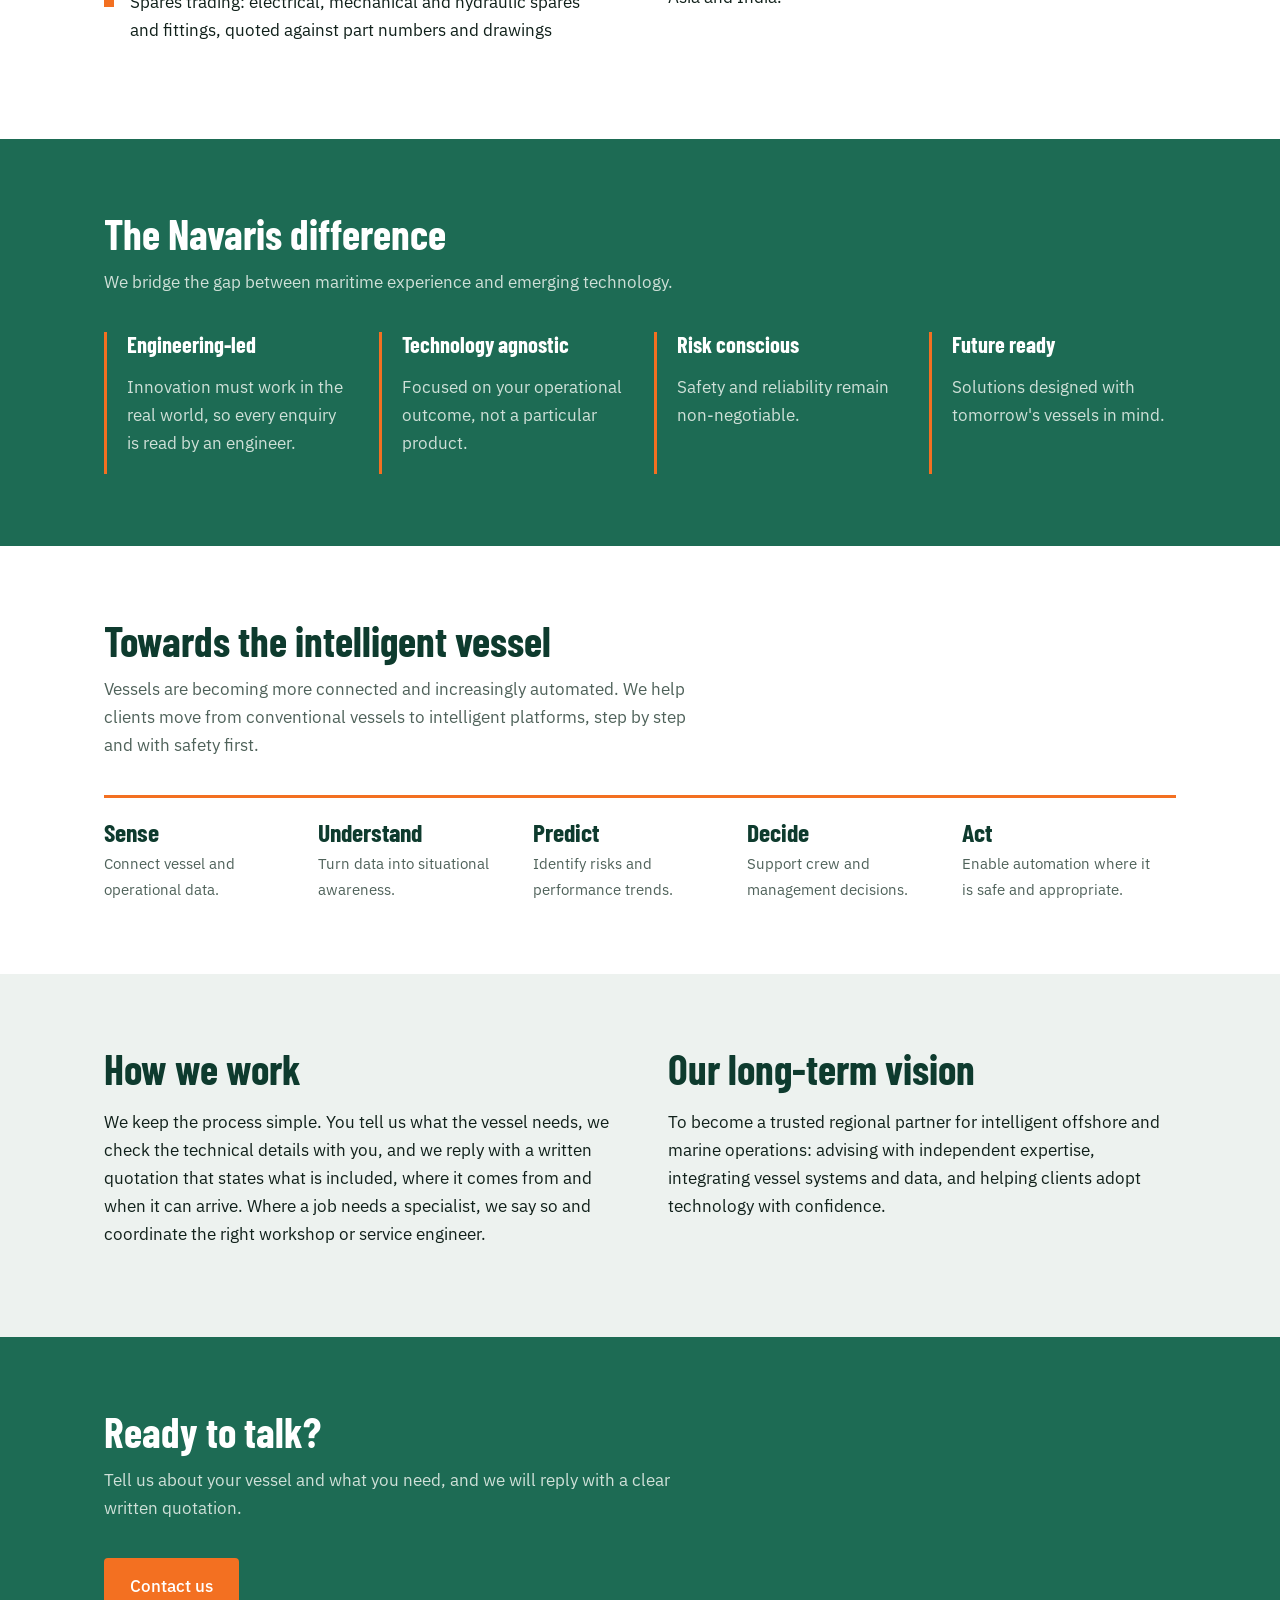
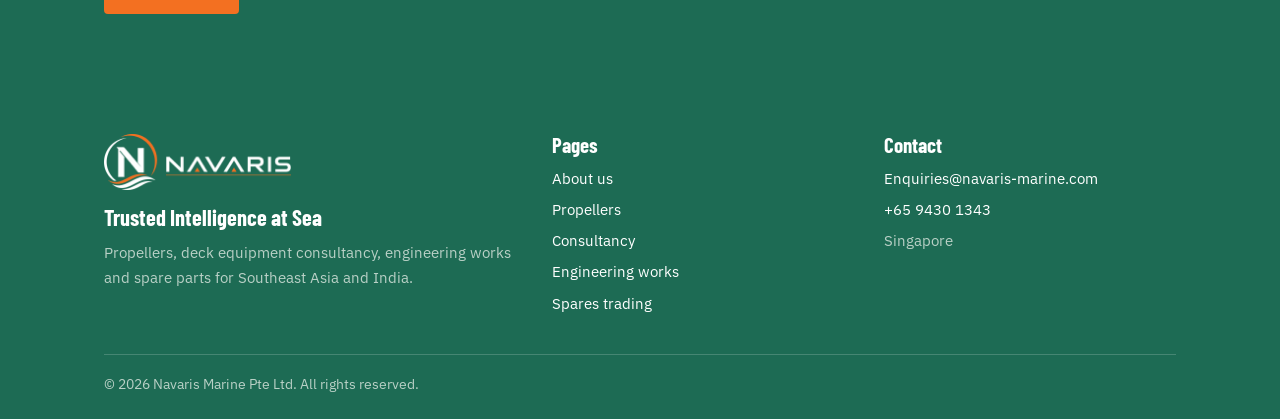
==== commit a339cd98: "Add files via upload" ====
--- a/about.html
+++ b/about.html
@@ -1,11 +1,18 @@
 <!DOCTYPE html><html lang="en"><head><meta charset="utf-8"><meta name="viewport" content="width=device-width,initial-scale=1">
-<title>About us | Navaris Marine Pte Ltd</title><meta name="description" content="Navaris Marine is a Singapore-based marine company supplying propellers and spares and providing deck equipment consultancy and engineering support."><link rel="icon" type="image/png" href="favicon.png">
+<title>About us | Navaris Marine Pte Ltd</title><meta name="description" content="Navaris Marine is a Singapore-based marine company supplying propellers and spares and providing deck equipment consultancy and engineering support, built on trust, engineering and long-term performance."><link rel="icon" type="image/png" href="favicon.png">
 <link rel="preconnect" href="https://fonts.googleapis.com"><link rel="preconnect" href="https://fonts.gstatic.com" crossorigin>
 <link href="https://fonts.googleapis.com/css2?family=Barlow+Condensed:wght@600;700&family=IBM+Plex+Sans:wght@400;500&display=swap" rel="stylesheet">
 <link rel="stylesheet" href="style.css"></head><body>
 <header class="site"><div class="wrap bar"><a class="brand" href="index.html" aria-label="Navaris Marine home"><img src="logo-horizontal.png" alt="Navaris Marine" width="193" height="58"></a>
 <button class="burger" aria-expanded="false" aria-label="Menu">Menu</button><nav class="main" aria-label="Main"><a href="index.html">Home</a><a href="about.html" class="on" aria-current="page">About us</a><a href="propellers.html">Propellers</a><a href="consultancy.html">Consultancy</a><a href="engineering.html">Engineering works</a><a href="spares.html">Spares trading</a><a class="cta" href="contact.html">Contact us</a></nav></div></header>
-<div class="phero"><div class="wrap"><h1>About us</h1><p>A Singapore-based marine company built around technical know-how and straightforward service.</p></div></div><div class="wrap cols"><div><h2>Who we are</h2><p>Navaris Marine Pte Ltd supplies propellers and marine spare parts, and provides deck equipment consultancy and engineering support, including electrical solutions and vessel retrofit projects. Our team of engineers brings more than a decade of experience working with vessel operations around the world. Their in-depth knowledge helps clients achieve their goals and go beyond.</p><h2>What we focus on</h2><ul class="tick"><li>Propellers: new and replacement units to specification</li><li>Deck equipment consultancy: winches, windlasses, cranes and related machinery</li><li>Basic engineering works: electrical solutions (full electric propulsion, hybrid systems, BMS), vessel engineering works and retrofit projects</li><li>Spares trading: electrical, mechanical and hydraulic spares and fittings, quoted against part numbers and drawings</li></ul><h2>How we work</h2><p>We keep the process simple. You tell us what the vessel needs, we check the technical details with you, and we reply with a written quotation that states what is included, where it comes from and when it can arrive. Where a job needs a specialist, we say so and coordinate the right workshop or service engineer.</p><h2>Where we operate</h2><p>Our base is Singapore. We serve vessel owners, operators, ship managers and yards across Southeast Asia and India.</p></div><aside class="box"><h3>Request a quotation</h3><p>Send the vessel, equipment and part details.</p><a class="btn" href="contact.html">Contact us</a></aside></div>
+<div class="phero"><div class="wrap"><h1>About us</h1><p>Trusted Intelligence at Sea. A Singapore-based marine company built around technical know-how, trust and long-term performance.</p></div></div>
+<section><div class="wrap cols"><div><h2>Who we are</h2><p>Navaris Marine Pte Ltd (恒瑞海业有限公司) supplies propellers and marine spare parts, and provides deck equipment consultancy and engineering support, including electrical solutions and vessel retrofit projects.</p><p>Our team of engineers brings more than a decade of experience working with vessel operations around the world. Their in-depth knowledge helps clients achieve their goals and go beyond.</p><p>We combine a maritime engineering background with a technology mindset: practical advice and dependable supply, with an eye on where vessels and offshore operations are heading.</p></div><aside class="box"><h3>Request a quotation</h3><p>Send the vessel, equipment and part details.</p><a class="btn" href="contact.html">Contact us</a></aside></div></section>
+<section class="band"><div class="wrap"><h2>Our brand promise</h2><p class="lead">Innovation should create confidence, not uncertainty.</p><div class="why four"><div><h3>Trust</h3><p>Transparent, independent and technically grounded advice.</p></div><div><h3>Intelligence</h3><p>Data and digital tools that improve decisions, applied where they help.</p></div><div><h3>Reliability</h3><p>Solutions designed for real-world marine operations.</p></div><div><h3>Stability</h3><p>Long-term partnerships and resilient outcomes.</p></div></div></div></section>
+<section><div class="wrap cols eq"><div><h2>What we focus on</h2><ul class="tick"><li>Propellers: new and replacement units to specification</li><li>Deck equipment consultancy: winches, windlasses, cranes and related machinery</li><li>Basic engineering works: electrical solutions (full electric propulsion, hybrid systems, BMS), vessel engineering works and retrofit projects</li><li>Spares trading: electrical, mechanical and hydraulic spares and fittings, quoted against part numbers and drawings</li></ul></div><div><h2>Who we serve</h2><ul class="tick"><li>Shipowners and fleet operators</li><li>Offshore energy and marine contractors</li><li>Shipyards and vessel designers</li><li>Ship managers, ports and marine technology providers</li></ul><p>Our base is Singapore, and we serve customers across Southeast Asia and India.</p></div></div></section>
+<section class="dark"><div class="wrap"><h2>The Navaris difference</h2><p class="lead">We bridge the gap between maritime experience and emerging technology.</p><div class="why four"><div><h3>Engineering-led</h3><p>Innovation must work in the real world, so every enquiry is read by an engineer.</p></div><div><h3>Technology agnostic</h3><p>Focused on your operational outcome, not a particular product.</p></div><div><h3>Risk conscious</h3><p>Safety and reliability remain non-negotiable.</p></div><div><h3>Future ready</h3><p>Solutions designed with tomorrow's vessels in mind.</p></div></div></div></section>
+<section><div class="wrap"><h2>Towards the intelligent vessel</h2><p class="lead">Vessels are becoming more connected and increasingly automated. We help clients move from conventional vessels to intelligent platforms, step by step and with safety first.</p><div class="flow"><div><b>Sense</b><p>Connect vessel and operational data.</p></div><div><b>Understand</b><p>Turn data into situational awareness.</p></div><div><b>Predict</b><p>Identify risks and performance trends.</p></div><div><b>Decide</b><p>Support crew and management decisions.</p></div><div><b>Act</b><p>Enable automation where it is safe and appropriate.</p></div></div></div></section>
+<section class="band"><div class="wrap cols eq"><div><h2>How we work</h2><p>We keep the process simple. You tell us what the vessel needs, we check the technical details with you, and we reply with a written quotation that states what is included, where it comes from and when it can arrive. Where a job needs a specialist, we say so and coordinate the right workshop or service engineer.</p></div><div><h2>Our long-term vision</h2><p>To become a trusted regional partner for intelligent offshore and marine operations: advising with independent expertise, integrating vessel systems and data, and helping clients adopt technology with confidence.</p></div></div></section>
+<section class="dark"><div class="wrap"><h2>Ready to talk?</h2><p class="lead">Tell us about your vessel and what you need, and we will reply with a clear written quotation.</p><a class="btn" href="contact.html">Contact us</a></div></section>
 <footer><div class="wrap"><div class="fg"><div><img class="flogo" src="logo-horizontal-white.png" alt="Navaris Marine" width="160" height="48"><p class="ftag">Trusted Intelligence at Sea</p><p>Propellers, deck equipment consultancy, engineering works and spare parts for Southeast Asia and India.</p></div>
 <div><h3>Pages</h3><p><a href="about.html">About us</a></p><p><a href="propellers.html">Propellers</a></p><p><a href="consultancy.html">Consultancy</a></p><p><a href="engineering.html">Engineering works</a></p><p><a href="spares.html">Spares trading</a></p></div><div><h3>Contact</h3><p><a href="mailto:enquiries@navaris-marine.com">Enquiries@navaris-marine.com</a></p><p><a href="tel:+6594301343">+65 9430 1343</a></p><p>Singapore</p></div></div>
 <div class="copy">&copy; <span id="y">2026</span> Navaris Marine Pte Ltd. All rights reserved.</div></div></footer><script src="script.js"></script></body></html>
--- a/style.css
+++ b/style.css
@@ -74,3 +74,9 @@
 .draws{display:grid;grid-template-columns:1fr 1fr;gap:16px;margin:0 0 40px;max-width:760px}.draws img{display:block;width:100%;aspect-ratio:4/5;object-fit:contain;background:#fff;border:1px solid var(--line)}.draws figcaption{border-top:2px solid var(--green);margin-top:10px;padding-top:10px;font-size:.95rem;color:var(--muted)}.draws figure{margin:0}@media(max-width:700px){.draws{grid-template-columns:1fr}}
 
 .flogo{height:56px}.ftag{font:700 1.4rem "Barlow Condensed",sans-serif;color:#fff;margin:0 0 10px}
+
+.why.four{grid-template-columns:repeat(4,1fr);gap:28px}.why.four h3{font-size:1.4rem}.dark .why h3{color:#fff}.dark .why p{color:#cfe0d8}
+.flow{display:grid;grid-template-columns:repeat(5,1fr);gap:0;border-top:3px solid var(--orange)}.flow div{padding:18px 18px 0 0}.flow b{font:700 1.6rem "Barlow Condensed",sans-serif;color:var(--green);display:block}.flow p{margin:4px 0 0;font-size:.95rem;color:var(--muted)}
+@media(max-width:900px){.why.four{grid-template-columns:1fr 1fr}.flow{grid-template-columns:1fr 1fr}}@media(max-width:600px){.why.four,.flow{grid-template-columns:1fr}}
+
+section .cols{padding:0 24px}section .cols.eq{grid-template-columns:1fr 1fr}.cols h2:first-child{margin-top:0}@media(max-width:900px){section .cols.eq{grid-template-columns:1fr}}
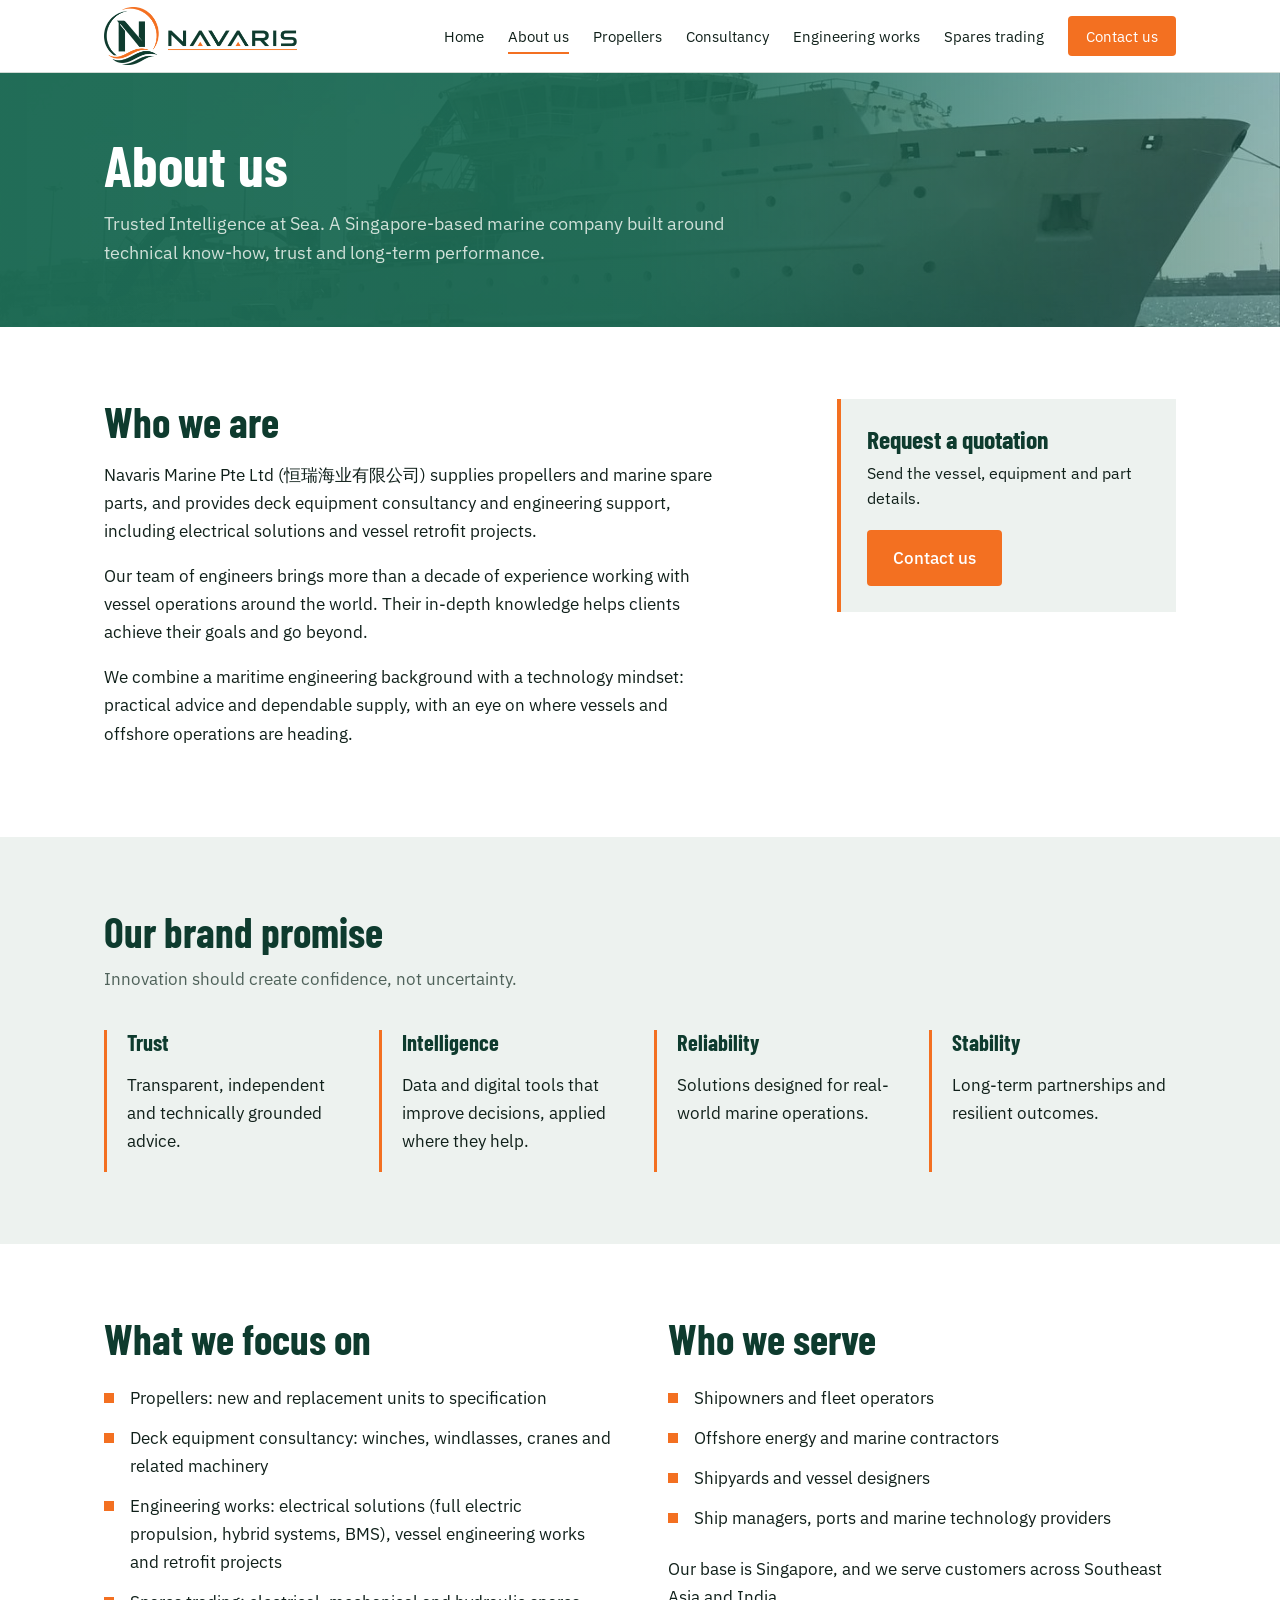
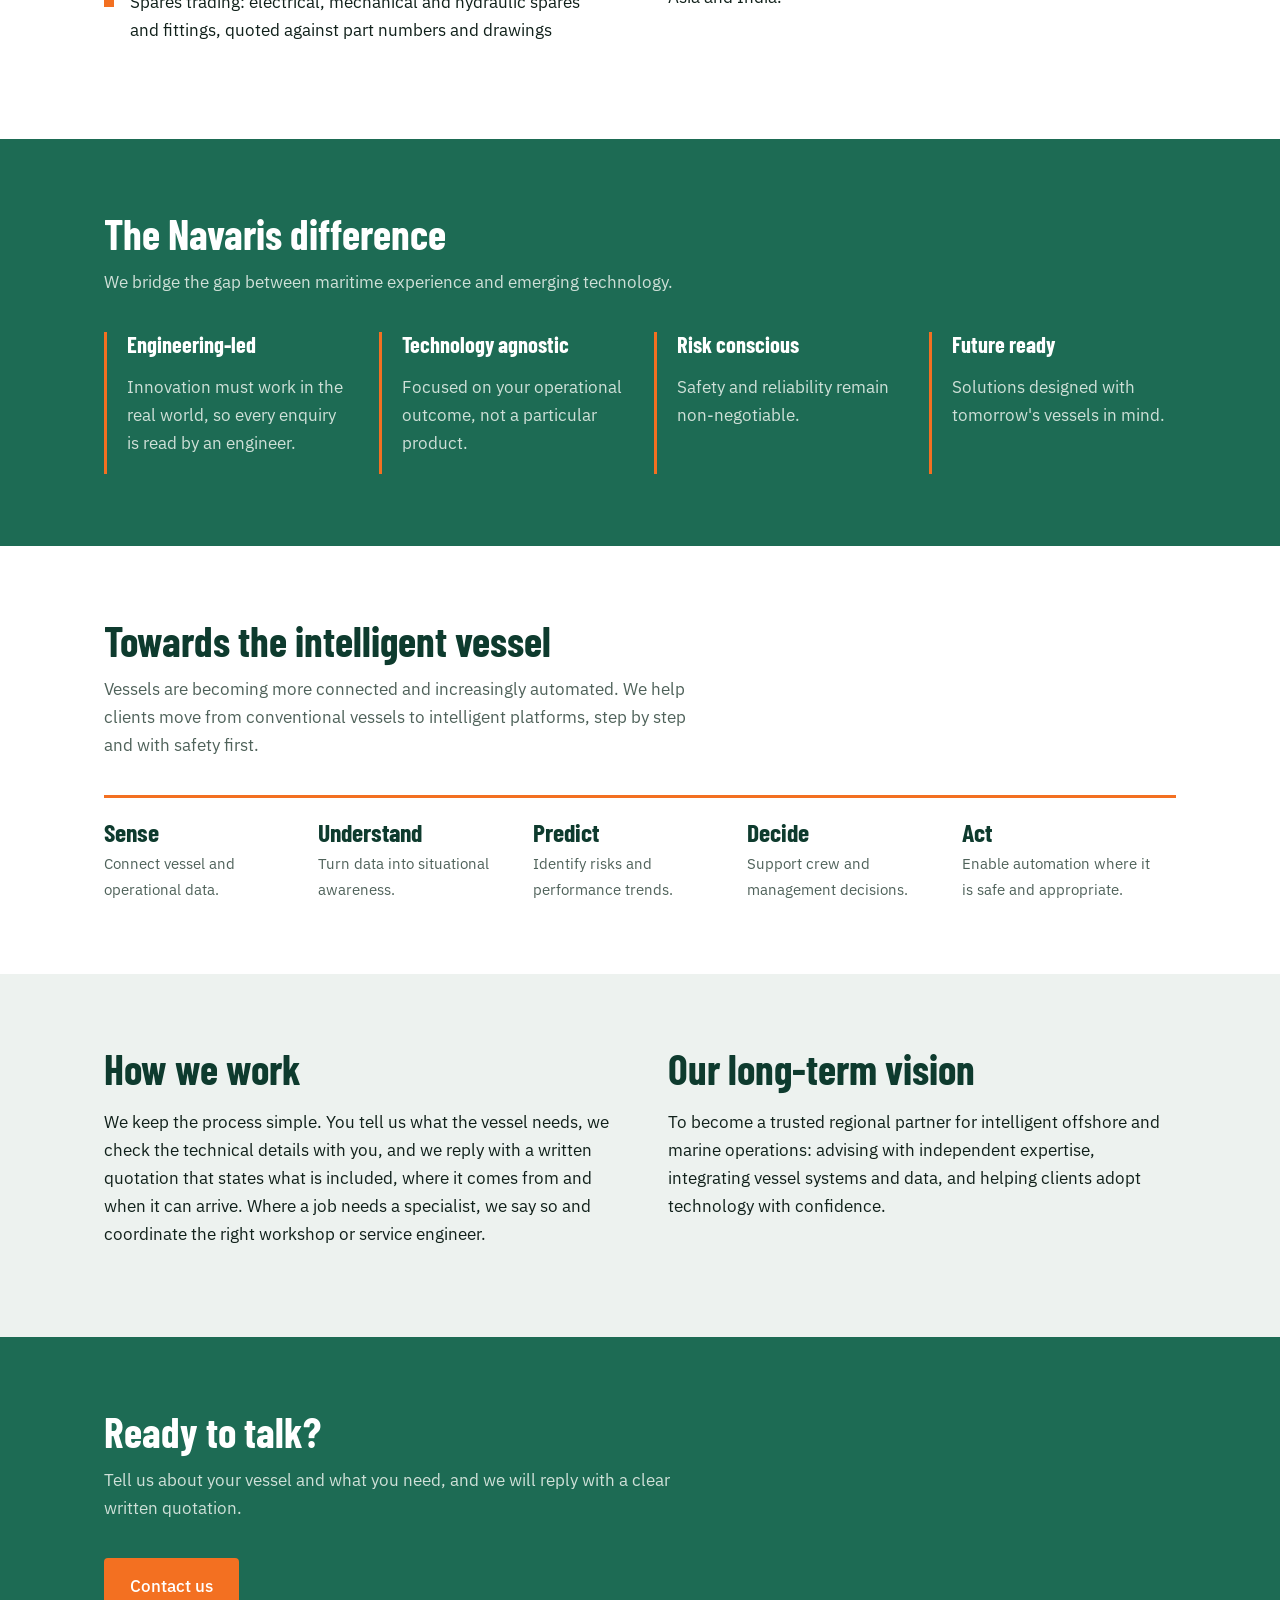
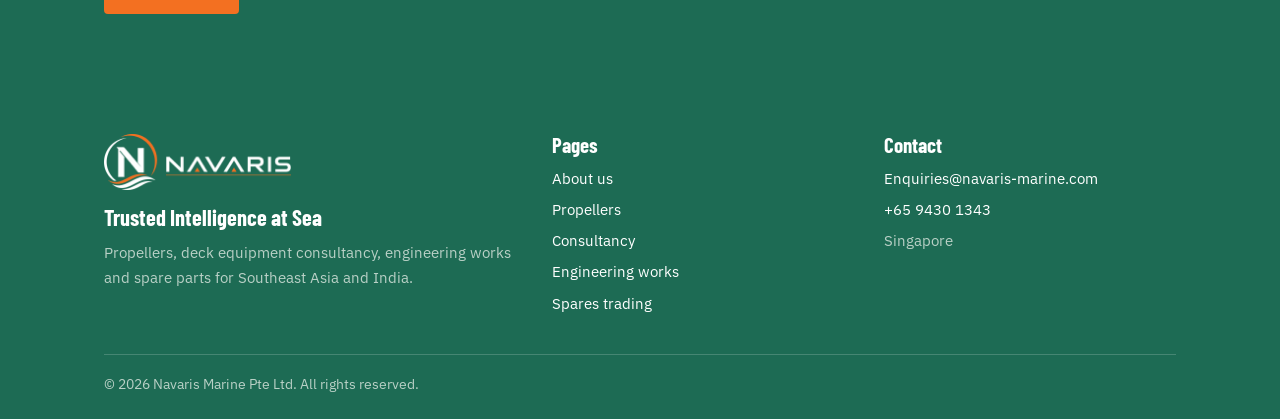
==== commit b5c3f97d: "Add files via upload" ====
--- a/about.html
+++ b/about.html
@@ -8,7 +8,7 @@
 <div class="phero"><div class="wrap"><h1>About us</h1><p>Trusted Intelligence at Sea. A Singapore-based marine company built around technical know-how, trust and long-term performance.</p></div></div>
 <section><div class="wrap cols"><div><h2>Who we are</h2><p>Navaris Marine Pte Ltd (恒瑞海业有限公司) supplies propellers and marine spare parts, and provides deck equipment consultancy and engineering support, including electrical solutions and vessel retrofit projects.</p><p>Our team of engineers brings more than a decade of experience working with vessel operations around the world. Their in-depth knowledge helps clients achieve their goals and go beyond.</p><p>We combine a maritime engineering background with a technology mindset: practical advice and dependable supply, with an eye on where vessels and offshore operations are heading.</p></div><aside class="box"><h3>Request a quotation</h3><p>Send the vessel, equipment and part details.</p><a class="btn" href="contact.html">Contact us</a></aside></div></section>
 <section class="band"><div class="wrap"><h2>Our brand promise</h2><p class="lead">Innovation should create confidence, not uncertainty.</p><div class="why four"><div><h3>Trust</h3><p>Transparent, independent and technically grounded advice.</p></div><div><h3>Intelligence</h3><p>Data and digital tools that improve decisions, applied where they help.</p></div><div><h3>Reliability</h3><p>Solutions designed for real-world marine operations.</p></div><div><h3>Stability</h3><p>Long-term partnerships and resilient outcomes.</p></div></div></div></section>
-<section><div class="wrap cols eq"><div><h2>What we focus on</h2><ul class="tick"><li>Propellers: new and replacement units to specification</li><li>Deck equipment consultancy: winches, windlasses, cranes and related machinery</li><li>Basic engineering works: electrical solutions (full electric propulsion, hybrid systems, BMS), vessel engineering works and retrofit projects</li><li>Spares trading: electrical, mechanical and hydraulic spares and fittings, quoted against part numbers and drawings</li></ul></div><div><h2>Who we serve</h2><ul class="tick"><li>Shipowners and fleet operators</li><li>Offshore energy and marine contractors</li><li>Shipyards and vessel designers</li><li>Ship managers, ports and marine technology providers</li></ul><p>Our base is Singapore, and we serve customers across Southeast Asia and India.</p></div></div></section>
+<section><div class="wrap cols eq"><div><h2>What we focus on</h2><ul class="tick"><li>Propellers: new and replacement units to specification</li><li>Deck equipment consultancy: winches, windlasses, cranes and related machinery</li><li>Engineering works: electrical solutions (full electric propulsion, hybrid systems, BMS), vessel engineering works and retrofit projects</li><li>Spares trading: electrical, mechanical and hydraulic spares and fittings, quoted against part numbers and drawings</li></ul></div><div><h2>Who we serve</h2><ul class="tick"><li>Shipowners and fleet operators</li><li>Offshore energy and marine contractors</li><li>Shipyards and vessel designers</li><li>Ship managers, ports and marine technology providers</li></ul><p>Our base is Singapore, and we serve customers across Southeast Asia and India.</p></div></div></section>
 <section class="dark"><div class="wrap"><h2>The Navaris difference</h2><p class="lead">We bridge the gap between maritime experience and emerging technology.</p><div class="why four"><div><h3>Engineering-led</h3><p>Innovation must work in the real world, so every enquiry is read by an engineer.</p></div><div><h3>Technology agnostic</h3><p>Focused on your operational outcome, not a particular product.</p></div><div><h3>Risk conscious</h3><p>Safety and reliability remain non-negotiable.</p></div><div><h3>Future ready</h3><p>Solutions designed with tomorrow's vessels in mind.</p></div></div></div></section>
 <section><div class="wrap"><h2>Towards the intelligent vessel</h2><p class="lead">Vessels are becoming more connected and increasingly automated. We help clients move from conventional vessels to intelligent platforms, step by step and with safety first.</p><div class="flow"><div><b>Sense</b><p>Connect vessel and operational data.</p></div><div><b>Understand</b><p>Turn data into situational awareness.</p></div><div><b>Predict</b><p>Identify risks and performance trends.</p></div><div><b>Decide</b><p>Support crew and management decisions.</p></div><div><b>Act</b><p>Enable automation where it is safe and appropriate.</p></div></div></div></section>
 <section class="band"><div class="wrap cols eq"><div><h2>How we work</h2><p>We keep the process simple. You tell us what the vessel needs, we check the technical details with you, and we reply with a written quotation that states what is included, where it comes from and when it can arrive. Where a job needs a specialist, we say so and coordinate the right workshop or service engineer.</p></div><div><h2>Our long-term vision</h2><p>To become a trusted regional partner for intelligent offshore and marine operations: advising with independent expertise, integrating vessel systems and data, and helping clients adopt technology with confidence.</p></div></div></section>
